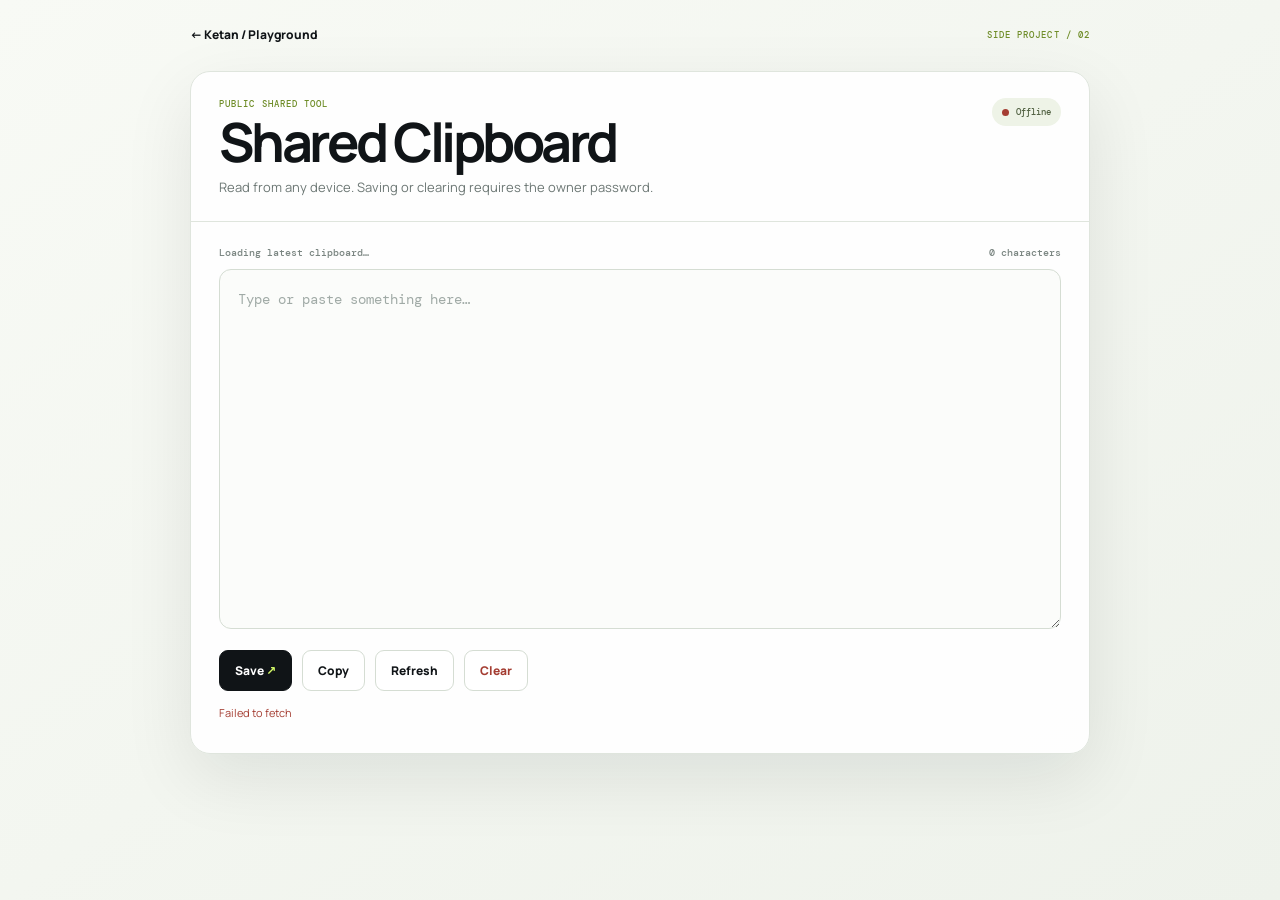
==== playground/clipboard/index.html @ 5f8972ae "added clipboard" ====
<!doctype html>
<html lang="en">
<head>
  <meta charset="utf-8">
  <meta name="viewport" content="width=device-width,initial-scale=1">
  <meta name="theme-color" content="#101417">
  <title>Shared Clipboard | Ketan Playground</title>
  <link rel="preconnect" href="https://fonts.googleapis.com">
  <link rel="preconnect" href="https://fonts.gstatic.com" crossorigin>
  <link href="https://fonts.googleapis.com/css2?family=DM+Mono:wght@400;500&family=Manrope:wght@400;500;600;700;800&display=swap" rel="stylesheet">
  <style>
    :root{--ink:#101417;--paper:#f5f7f2;--panel:#fff;--line:#dfe5dd;--muted:#6c7774;--accent:#d4fa69;--accent-dark:#6f8d28;--danger:#a43d32}
    *{box-sizing:border-box}html,body{min-height:100%}body{margin:0;background:linear-gradient(145deg,#f8faf5,#eef2eb);color:var(--ink);font-family:Manrope,system-ui,sans-serif}
    button,textarea,input{font:inherit}.wrap{width:min(900px,calc(100% - 32px));margin:0 auto;padding:26px 0 54px}
    .top{display:flex;justify-content:space-between;align-items:center;gap:18px;margin-bottom:28px}.back{display:inline-flex;align-items:center;gap:8px;color:var(--ink);text-decoration:none;font-size:12px;font-weight:800}.badge{font:500 9px "DM Mono",monospace;letter-spacing:.12em;color:var(--accent-dark)}
    .card{background:rgba(255,255,255,.92);border:1px solid var(--line);border-radius:20px;box-shadow:0 24px 70px rgba(16,20,23,.09);overflow:hidden}
    .head{padding:26px 28px 22px;border-bottom:1px solid var(--line);display:flex;justify-content:space-between;gap:20px;align-items:flex-start}
    h1{font-size:clamp(32px,6vw,54px);letter-spacing:-.065em;line-height:.95;margin:6px 0 10px}.sub{margin:0;color:var(--muted);font-size:13px;line-height:1.65}
    .status-pill{display:flex;align-items:center;gap:7px;white-space:nowrap;padding:8px 10px;background:#eef3e7;border-radius:999px;font:500 9px "DM Mono",monospace;color:#536344}.dot{width:7px;height:7px;border-radius:50%;background:#7fa030}
    .body{padding:24px 28px 28px}.toolbar{display:flex;justify-content:space-between;gap:12px;align-items:center;margin-bottom:10px}.meta{font:500 10px "DM Mono",monospace;color:#7a8581}
    textarea{width:100%;min-height:360px;resize:vertical;padding:18px;border:1px solid #d5ddd3;border-radius:12px;outline:none;background:#fbfcfa;color:var(--ink);font:14px/1.7 "DM Mono",monospace;transition:border-color .18s,box-shadow .18s}
    textarea:focus{border-color:#9ab64f;box-shadow:0 0 0 4px rgba(212,250,105,.28)}textarea::placeholder{color:#a0aaa6}
    .actions{display:flex;flex-wrap:wrap;gap:10px;margin-top:16px}.btn{border:1px solid #d5ddd3;background:#fff;color:var(--ink);padding:11px 15px;border-radius:9px;font-size:12px;font-weight:800;cursor:pointer}.btn:hover{transform:translateY(-1px)}.btn.primary{background:var(--ink);border-color:var(--ink);color:#fff}.btn.primary span{color:var(--accent)}.btn.danger{color:var(--danger)}
    .notice{margin-top:14px;min-height:20px;font-size:11px;color:var(--muted)}.notice.ok{color:#5f7724}.notice.error{color:var(--danger)}
    dialog{border:0;padding:0;background:transparent}dialog::backdrop{background:rgba(9,13,14,.62);backdrop-filter:blur(4px)}.dialog-card{width:min(390px,calc(100vw - 28px));background:#fff;border-radius:16px;padding:22px;box-shadow:0 30px 90px rgba(0,0,0,.28)}
    .dialog-card h2{margin:0 0 7px;font-size:22px;letter-spacing:-.04em}.dialog-card p{margin:0 0 16px;color:var(--muted);font-size:12px;line-height:1.6}
    .dialog-card input{width:100%;padding:12px 13px;border:1px solid #d5ddd3;border-radius:9px;outline:none}.dialog-card input:focus{border-color:#9ab64f;box-shadow:0 0 0 4px rgba(212,250,105,.28)}
    .dialog-actions{display:flex;justify-content:flex-end;gap:9px;margin-top:15px}
    @media(max-width:620px){.wrap{width:min(100% - 20px,900px);padding-top:16px}.head{padding:22px 18px;display:block}.status-pill{display:inline-flex;margin-top:14px}.body{padding:18px}.toolbar{align-items:flex-start;flex-direction:column}textarea{min-height:52vh}.actions{display:grid;grid-template-columns:1fr 1fr}.btn{width:100%}}
  </style>
</head>
<body>
  <main class="wrap">
    <div class="top"><a class="back" href="../../">← Ketan / Playground</a><span class="badge">SIDE PROJECT / 02</span></div>
    <section class="card">
      <div class="head">
        <div><div class="badge">PUBLIC SHARED TOOL</div><h1>Shared Clipboard</h1><p class="sub">Read from any device. Saving or clearing requires the owner password.</p></div>
        <div class="status-pill"><span class="dot"></span><span id="connectionText">Connecting</span></div>
      </div>
      <div class="body">
        <div class="toolbar"><span class="meta" id="updatedText">Loading latest clipboard…</span><span class="meta" id="charCount">0 characters</span></div>
        <textarea id="clipboardText" spellcheck="false" placeholder="Type or paste something here…"></textarea>
        <div class="actions"><button class="btn primary" id="saveBtn" type="button">Save <span>↗</span></button><button class="btn" id="copyBtn" type="button">Copy</button><button class="btn" id="refreshBtn" type="button">Refresh</button><button class="btn danger" id="clearBtn" type="button">Clear</button></div>
        <div class="notice" id="notice"></div>
      </div>
    </section>
  </main>
  <dialog id="passwordDialog"><form class="dialog-card" method="dialog" id="passwordForm"><h2>Verify owner</h2><p>The password is used only for this action. It is not written to localStorage, sessionStorage, cookies, or the page source.</p><input id="passwordInput" type="password" autocomplete="off" placeholder="Password" required><div class="dialog-actions"><button class="btn" type="button" id="cancelPassword">Cancel</button><button class="btn primary" type="submit">Continue</button></div></form></dialog>
  <script>
    const SUPABASE_URL='https://wxzksezdaphewpskfbud.supabase.co';
    const SUPABASE_KEY='sb_publishable_Vkeepr97HE54t4ue4vEnRg_KmALTlnL';
    const textEl=document.getElementById('clipboardText'),updatedEl=document.getElementById('updatedText'),countEl=document.getElementById('charCount'),noticeEl=document.getElementById('notice'),connectionEl=document.getElementById('connectionText'),dialog=document.getElementById('passwordDialog'),passwordInput=document.getElementById('passwordInput');
    let dirty=false,pendingAction=null;
    const headers=(extra={})=>({apikey:SUPABASE_KEY,...extra});
    function showNotice(message,type=''){noticeEl.textContent=message;noticeEl.className='notice'+(type?' '+type:'')}
    function setConnected(ok){connectionEl.textContent=ok?'Live':'Offline';connectionEl.parentElement.querySelector('.dot').style.background=ok?'#7fa030':'#a43d32'}
    function formatTime(value){return value?'Updated '+new Date(value).toLocaleString():'Not updated yet'}
    async function loadClipboard(force=false){if(dirty&&!force)return;try{const res=await fetch(SUPABASE_URL+'/rest/v1/clipboard?id=eq.1&select=content,updated_at',{headers:headers()});if(!res.ok)throw new Error('Unable to load clipboard');const rows=await res.json(),row=rows[0]||{content:'',updated_at:null};textEl.value=row.content||'';countEl.textContent=textEl.value.length+' characters';updatedEl.textContent=formatTime(row.updated_at);dirty=false;setConnected(true)}catch(err){setConnected(false);showNotice(err.message,'error')}}
    async function sha256(value){const data=new TextEncoder().encode(value),hash=await crypto.subtle.digest('SHA-256',data);return Array.from(new Uint8Array(hash)).map(b=>b.toString(16).padStart(2,'0')).join('')}
    function requestPassword(action){pendingAction=action;passwordInput.value='';dialog.showModal();setTimeout(()=>passwordInput.focus(),40)}
    async function writeClipboard(content,password){const passwordHash=await sha256(password);password='';const res=await fetch(SUPABASE_URL+'/rest/v1/rpc/set_clipboard',{method:'POST',headers:headers({'Content-Type':'application/json'}),body:JSON.stringify({p_content:content,p_password_hash:passwordHash})});if(!res.ok){let message='Save failed';try{const body=await res.json();if(/invalid password/i.test(body.message||''))message='Incorrect password.';else if(body.message)message=body.message}catch(_){}throw new Error(message)}dirty=false;await loadClipboard(true)}
    document.getElementById('saveBtn').addEventListener('click',()=>requestPassword('save'));document.getElementById('clearBtn').addEventListener('click',()=>requestPassword('clear'));document.getElementById('refreshBtn').addEventListener('click',()=>{dirty=false;loadClipboard(true)});
    document.getElementById('copyBtn').addEventListener('click',async()=>{try{await navigator.clipboard.writeText(textEl.value);showNotice('Copied to this device clipboard.','ok')}catch(_){textEl.select();document.execCommand('copy');showNotice('Copied to this device clipboard.','ok')}});
    textEl.addEventListener('input',()=>{dirty=true;countEl.textContent=textEl.value.length+' characters';showNotice('Unsaved changes')});
    document.getElementById('cancelPassword').addEventListener('click',()=>{passwordInput.value='';pendingAction=null;dialog.close()});
    document.getElementById('passwordForm').addEventListener('submit',async e=>{e.preventDefault();let password=passwordInput.value;passwordInput.value='';dialog.close();const action=pendingAction;pendingAction=null;try{showNotice(action==='clear'?'Clearing…':'Saving…');await writeClipboard(action==='clear'?'':textEl.value,password);password='';showNotice(action==='clear'?'Clipboard cleared.':'Clipboard saved.','ok')}catch(err){password='';showNotice(err.message,'error')}});
    loadClipboard(true);setInterval(()=>loadClipboard(false),5000);
  </script>
</body>
</html>
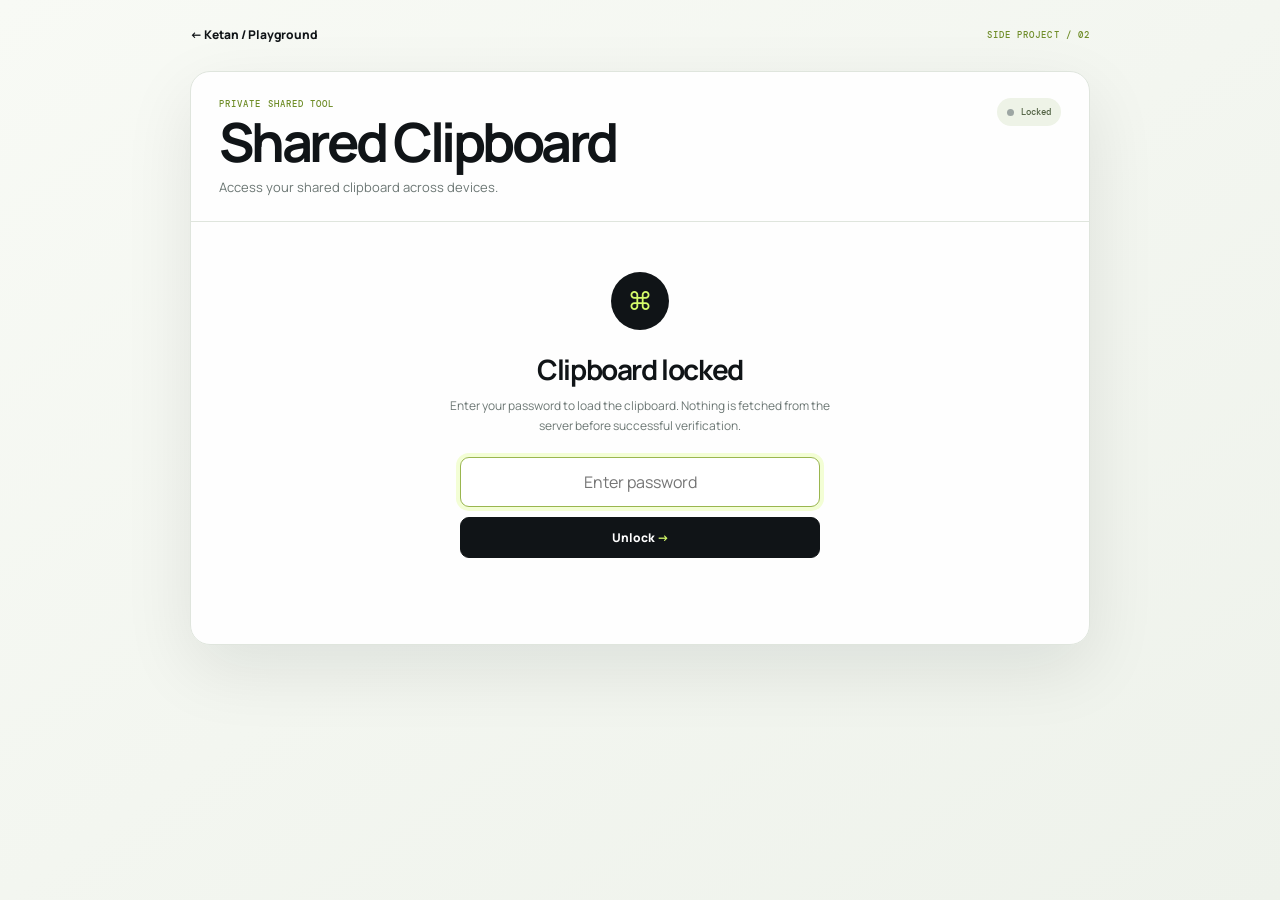
==== commit 9a20c150: "Update index.html" ====
--- a/playground/clipboard/index.html
+++ b/playground/clipboard/index.html
@@ -4,67 +4,1045 @@
   <meta charset="utf-8">
   <meta name="viewport" content="width=device-width,initial-scale=1">
   <meta name="theme-color" content="#101417">
+
   <title>Shared Clipboard | Ketan Playground</title>
+
   <link rel="preconnect" href="https://fonts.googleapis.com">
   <link rel="preconnect" href="https://fonts.gstatic.com" crossorigin>
-  <link href="https://fonts.googleapis.com/css2?family=DM+Mono:wght@400;500&family=Manrope:wght@400;500;600;700;800&display=swap" rel="stylesheet">
+
+  <link
+    href="https://fonts.googleapis.com/css2?family=DM+Mono:wght@400;500&family=Manrope:wght@400;500;600;700;800&display=swap"
+    rel="stylesheet"
+  >
+
   <style>
-    :root{--ink:#101417;--paper:#f5f7f2;--panel:#fff;--line:#dfe5dd;--muted:#6c7774;--accent:#d4fa69;--accent-dark:#6f8d28;--danger:#a43d32}
-    *{box-sizing:border-box}html,body{min-height:100%}body{margin:0;background:linear-gradient(145deg,#f8faf5,#eef2eb);color:var(--ink);font-family:Manrope,system-ui,sans-serif}
-    button,textarea,input{font:inherit}.wrap{width:min(900px,calc(100% - 32px));margin:0 auto;padding:26px 0 54px}
-    .top{display:flex;justify-content:space-between;align-items:center;gap:18px;margin-bottom:28px}.back{display:inline-flex;align-items:center;gap:8px;color:var(--ink);text-decoration:none;font-size:12px;font-weight:800}.badge{font:500 9px "DM Mono",monospace;letter-spacing:.12em;color:var(--accent-dark)}
-    .card{background:rgba(255,255,255,.92);border:1px solid var(--line);border-radius:20px;box-shadow:0 24px 70px rgba(16,20,23,.09);overflow:hidden}
-    .head{padding:26px 28px 22px;border-bottom:1px solid var(--line);display:flex;justify-content:space-between;gap:20px;align-items:flex-start}
-    h1{font-size:clamp(32px,6vw,54px);letter-spacing:-.065em;line-height:.95;margin:6px 0 10px}.sub{margin:0;color:var(--muted);font-size:13px;line-height:1.65}
-    .status-pill{display:flex;align-items:center;gap:7px;white-space:nowrap;padding:8px 10px;background:#eef3e7;border-radius:999px;font:500 9px "DM Mono",monospace;color:#536344}.dot{width:7px;height:7px;border-radius:50%;background:#7fa030}
-    .body{padding:24px 28px 28px}.toolbar{display:flex;justify-content:space-between;gap:12px;align-items:center;margin-bottom:10px}.meta{font:500 10px "DM Mono",monospace;color:#7a8581}
-    textarea{width:100%;min-height:360px;resize:vertical;padding:18px;border:1px solid #d5ddd3;border-radius:12px;outline:none;background:#fbfcfa;color:var(--ink);font:14px/1.7 "DM Mono",monospace;transition:border-color .18s,box-shadow .18s}
-    textarea:focus{border-color:#9ab64f;box-shadow:0 0 0 4px rgba(212,250,105,.28)}textarea::placeholder{color:#a0aaa6}
-    .actions{display:flex;flex-wrap:wrap;gap:10px;margin-top:16px}.btn{border:1px solid #d5ddd3;background:#fff;color:var(--ink);padding:11px 15px;border-radius:9px;font-size:12px;font-weight:800;cursor:pointer}.btn:hover{transform:translateY(-1px)}.btn.primary{background:var(--ink);border-color:var(--ink);color:#fff}.btn.primary span{color:var(--accent)}.btn.danger{color:var(--danger)}
-    .notice{margin-top:14px;min-height:20px;font-size:11px;color:var(--muted)}.notice.ok{color:#5f7724}.notice.error{color:var(--danger)}
-    dialog{border:0;padding:0;background:transparent}dialog::backdrop{background:rgba(9,13,14,.62);backdrop-filter:blur(4px)}.dialog-card{width:min(390px,calc(100vw - 28px));background:#fff;border-radius:16px;padding:22px;box-shadow:0 30px 90px rgba(0,0,0,.28)}
-    .dialog-card h2{margin:0 0 7px;font-size:22px;letter-spacing:-.04em}.dialog-card p{margin:0 0 16px;color:var(--muted);font-size:12px;line-height:1.6}
-    .dialog-card input{width:100%;padding:12px 13px;border:1px solid #d5ddd3;border-radius:9px;outline:none}.dialog-card input:focus{border-color:#9ab64f;box-shadow:0 0 0 4px rgba(212,250,105,.28)}
-    .dialog-actions{display:flex;justify-content:flex-end;gap:9px;margin-top:15px}
-    @media(max-width:620px){.wrap{width:min(100% - 20px,900px);padding-top:16px}.head{padding:22px 18px;display:block}.status-pill{display:inline-flex;margin-top:14px}.body{padding:18px}.toolbar{align-items:flex-start;flex-direction:column}textarea{min-height:52vh}.actions{display:grid;grid-template-columns:1fr 1fr}.btn{width:100%}}
+    :root {
+      --ink: #101417;
+      --paper: #f5f7f2;
+      --panel: #ffffff;
+      --line: #dfe5dd;
+      --muted: #6c7774;
+      --accent: #d4fa69;
+      --accent-dark: #6f8d28;
+      --danger: #a43d32;
+    }
+
+    * {
+      box-sizing: border-box;
+    }
+
+    html,
+    body {
+      min-height: 100%;
+    }
+
+    body {
+      margin: 0;
+      background: linear-gradient(145deg, #f8faf5, #eef2eb);
+      color: var(--ink);
+      font-family: Manrope, system-ui, sans-serif;
+    }
+
+    button,
+    textarea,
+    input {
+      font: inherit;
+    }
+
+    .wrap {
+      width: min(900px, calc(100% - 32px));
+      margin: 0 auto;
+      padding: 26px 0 54px;
+    }
+
+    .top {
+      display: flex;
+      justify-content: space-between;
+      align-items: center;
+      gap: 18px;
+      margin-bottom: 28px;
+    }
+
+    .back {
+      display: inline-flex;
+      align-items: center;
+      gap: 8px;
+      color: var(--ink);
+      text-decoration: none;
+      font-size: 12px;
+      font-weight: 800;
+    }
+
+    .badge {
+      font: 500 9px "DM Mono", monospace;
+      letter-spacing: .12em;
+      color: var(--accent-dark);
+    }
+
+    .card {
+      background: rgba(255,255,255,.92);
+      border: 1px solid var(--line);
+      border-radius: 20px;
+      box-shadow: 0 24px 70px rgba(16,20,23,.09);
+      overflow: hidden;
+    }
+
+    .head {
+      padding: 26px 28px 22px;
+      border-bottom: 1px solid var(--line);
+      display: flex;
+      justify-content: space-between;
+      gap: 20px;
+      align-items: flex-start;
+    }
+
+    h1 {
+      font-size: clamp(32px, 6vw, 54px);
+      letter-spacing: -.065em;
+      line-height: .95;
+      margin: 6px 0 10px;
+    }
+
+    .sub {
+      margin: 0;
+      color: var(--muted);
+      font-size: 13px;
+      line-height: 1.65;
+    }
+
+    .status-pill {
+      display: flex;
+      align-items: center;
+      gap: 7px;
+      white-space: nowrap;
+      padding: 8px 10px;
+      background: #eef3e7;
+      border-radius: 999px;
+      font: 500 9px "DM Mono", monospace;
+      color: #536344;
+    }
+
+    .dot {
+      width: 7px;
+      height: 7px;
+      border-radius: 50%;
+      background: #9da6a3;
+    }
+
+    .body {
+      padding: 24px 28px 28px;
+    }
+
+    .toolbar {
+      display: flex;
+      justify-content: space-between;
+      gap: 12px;
+      align-items: center;
+      margin-bottom: 10px;
+    }
+
+    .meta {
+      font: 500 10px "DM Mono", monospace;
+      color: #7a8581;
+    }
+
+    textarea {
+      width: 100%;
+      min-height: 360px;
+      resize: vertical;
+      padding: 18px;
+      border: 1px solid #d5ddd3;
+      border-radius: 12px;
+      outline: none;
+      background: #fbfcfa;
+      color: var(--ink);
+      font: 14px/1.7 "DM Mono", monospace;
+      transition: border-color .18s, box-shadow .18s;
+    }
+
+    textarea:focus {
+      border-color: #9ab64f;
+      box-shadow: 0 0 0 4px rgba(212,250,105,.28);
+    }
+
+    textarea::placeholder {
+      color: #a0aaa6;
+    }
+
+    .actions {
+      display: flex;
+      flex-wrap: wrap;
+      gap: 10px;
+      margin-top: 16px;
+    }
+
+    .btn {
+      border: 1px solid #d5ddd3;
+      background: #fff;
+      color: var(--ink);
+      padding: 11px 15px;
+      border-radius: 9px;
+      font-size: 12px;
+      font-weight: 800;
+      cursor: pointer;
+    }
+
+    .btn:hover {
+      transform: translateY(-1px);
+    }
+
+    .btn.primary {
+      background: var(--ink);
+      border-color: var(--ink);
+      color: #fff;
+    }
+
+    .btn.primary span {
+      color: var(--accent);
+    }
+
+    .btn.danger {
+      color: var(--danger);
+    }
+
+    .notice {
+      margin-top: 14px;
+      min-height: 20px;
+      font-size: 11px;
+      color: var(--muted);
+    }
+
+    .notice.ok {
+      color: #5f7724;
+    }
+
+    .notice.error {
+      color: var(--danger);
+    }
+
+    .hidden {
+      display: none !important;
+    }
+
+    .lock-screen {
+      padding: 50px 28px 56px;
+      text-align: center;
+    }
+
+    .lock-icon {
+      width: 58px;
+      height: 58px;
+      margin: 0 auto 20px;
+      border-radius: 50%;
+      display: grid;
+      place-items: center;
+      background: var(--ink);
+      color: var(--accent);
+      font-size: 25px;
+    }
+
+    .lock-screen h2 {
+      margin: 0 0 8px;
+      font-size: 28px;
+      letter-spacing: -.05em;
+    }
+
+    .lock-screen p {
+      margin: 0 auto 20px;
+      max-width: 410px;
+      color: var(--muted);
+      font-size: 12px;
+      line-height: 1.7;
+    }
+
+    .unlock-form {
+      width: min(360px, 100%);
+      margin: 0 auto;
+    }
+
+    .unlock-form input {
+      width: 100%;
+      padding: 13px 14px;
+      border: 1px solid #d5ddd3;
+      border-radius: 9px;
+      outline: none;
+      margin-bottom: 10px;
+      text-align: center;
+    }
+
+    .unlock-form input:focus {
+      border-color: #9ab64f;
+      box-shadow: 0 0 0 4px rgba(212,250,105,.28);
+    }
+
+    .unlock-form .btn {
+      width: 100%;
+    }
+
+    .unlock-error {
+      margin-top: 12px;
+      min-height: 18px;
+      font-size: 11px;
+      color: var(--danger);
+    }
+
+    @media(max-width: 620px) {
+      .wrap {
+        width: min(100% - 20px, 900px);
+        padding-top: 16px;
+      }
+
+      .head {
+        padding: 22px 18px;
+        display: block;
+      }
+
+      .status-pill {
+        display: inline-flex;
+        margin-top: 14px;
+      }
+
+      .body {
+        padding: 18px;
+      }
+
+      .toolbar {
+        align-items: flex-start;
+        flex-direction: column;
+      }
+
+      textarea {
+        min-height: 52vh;
+      }
+
+      .actions {
+        display: grid;
+        grid-template-columns: 1fr 1fr;
+      }
+
+      .btn {
+        width: 100%;
+      }
+
+      .lock-screen {
+        padding: 42px 18px 48px;
+      }
+    }
   </style>
 </head>
+
 <body>
+
   <main class="wrap">
-    <div class="top"><a class="back" href="../../">← Ketan / Playground</a><span class="badge">SIDE PROJECT / 02</span></div>
+
+    <div class="top">
+      <a class="back" href="../../">← Ketan / Playground</a>
+      <span class="badge">SIDE PROJECT / 02</span>
+    </div>
+
     <section class="card">
+
       <div class="head">
-        <div><div class="badge">PUBLIC SHARED TOOL</div><h1>Shared Clipboard</h1><p class="sub">Read from any device. Saving or clearing requires the owner password.</p></div>
-        <div class="status-pill"><span class="dot"></span><span id="connectionText">Connecting</span></div>
+        <div>
+          <div class="badge">PRIVATE SHARED TOOL</div>
+          <h1>Shared Clipboard</h1>
+          <p class="sub">
+            Access your shared clipboard across devices.
+          </p>
+        </div>
+
+        <div class="status-pill">
+          <span class="dot"></span>
+          <span id="connectionText">Locked</span>
+        </div>
       </div>
-      <div class="body">
-        <div class="toolbar"><span class="meta" id="updatedText">Loading latest clipboard…</span><span class="meta" id="charCount">0 characters</span></div>
-        <textarea id="clipboardText" spellcheck="false" placeholder="Type or paste something here…"></textarea>
-        <div class="actions"><button class="btn primary" id="saveBtn" type="button">Save <span>↗</span></button><button class="btn" id="copyBtn" type="button">Copy</button><button class="btn" id="refreshBtn" type="button">Refresh</button><button class="btn danger" id="clearBtn" type="button">Clear</button></div>
-        <div class="notice" id="notice"></div>
+
+      <!-- PASSWORD SCREEN -->
+      <div id="lockScreen" class="lock-screen">
+
+        <div class="lock-icon">⌘</div>
+
+        <h2>Clipboard locked</h2>
+
+        <p>
+          Enter your password to load the clipboard.
+          Nothing is fetched from the server before successful verification.
+        </p>
+
+        <form id="unlockForm" class="unlock-form">
+
+          <input
+            id="passwordInput"
+            type="password"
+            autocomplete="off"
+            placeholder="Enter password"
+            required
+          >
+
+          <button class="btn primary" type="submit">
+            Unlock <span>→</span>
+          </button>
+
+          <div id="unlockError" class="unlock-error"></div>
+
+        </form>
+
       </div>
+
+      <!-- CLIPBOARD -->
+      <div id="clipboardArea" class="body hidden">
+
+        <div class="toolbar">
+
+          <span class="meta" id="updatedText">
+            Loading clipboard…
+          </span>
+
+          <span class="meta" id="charCount">
+            0 characters
+          </span>
+
+        </div>
+
+        <textarea
+          id="clipboardText"
+          spellcheck="false"
+          placeholder="Type or paste something here…"
+        ></textarea>
+
+        <div class="actions">
+
+          <button
+            class="btn primary"
+            id="saveBtn"
+            type="button"
+          >
+            Save <span>↗</span>
+          </button>
+
+          <button
+            class="btn"
+            id="copyBtn"
+            type="button"
+          >
+            Copy
+          </button>
+
+          <button
+            class="btn"
+            id="refreshBtn"
+            type="button"
+          >
+            Refresh
+          </button>
+
+          <button
+            class="btn danger"
+            id="clearBtn"
+            type="button"
+          >
+            Clear
+          </button>
+
+          <button
+            class="btn"
+            id="lockBtn"
+            type="button"
+          >
+            Lock
+          </button>
+
+        </div>
+
+        <div
+          class="notice"
+          id="notice"
+        ></div>
+
+      </div>
+
     </section>
+
   </main>
-  <dialog id="passwordDialog"><form class="dialog-card" method="dialog" id="passwordForm"><h2>Verify owner</h2><p>The password is used only for this action. It is not written to localStorage, sessionStorage, cookies, or the page source.</p><input id="passwordInput" type="password" autocomplete="off" placeholder="Password" required><div class="dialog-actions"><button class="btn" type="button" id="cancelPassword">Cancel</button><button class="btn primary" type="submit">Continue</button></div></form></dialog>
+
+
   <script>
-    const SUPABASE_URL='https://wxzksezdaphewpskfbud.supabase.co';
-    const SUPABASE_KEY='sb_publishable_Vkeepr97HE54t4ue4vEnRg_KmALTlnL';
-    const textEl=document.getElementById('clipboardText'),updatedEl=document.getElementById('updatedText'),countEl=document.getElementById('charCount'),noticeEl=document.getElementById('notice'),connectionEl=document.getElementById('connectionText'),dialog=document.getElementById('passwordDialog'),passwordInput=document.getElementById('passwordInput');
-    let dirty=false,pendingAction=null;
-    const headers=(extra={})=>({apikey:SUPABASE_KEY,...extra});
-    function showNotice(message,type=''){noticeEl.textContent=message;noticeEl.className='notice'+(type?' '+type:'')}
-    function setConnected(ok){connectionEl.textContent=ok?'Live':'Offline';connectionEl.parentElement.querySelector('.dot').style.background=ok?'#7fa030':'#a43d32'}
-    function formatTime(value){return value?'Updated '+new Date(value).toLocaleString():'Not updated yet'}
-    async function loadClipboard(force=false){if(dirty&&!force)return;try{const res=await fetch(SUPABASE_URL+'/rest/v1/clipboard?id=eq.1&select=content,updated_at',{headers:headers()});if(!res.ok)throw new Error('Unable to load clipboard');const rows=await res.json(),row=rows[0]||{content:'',updated_at:null};textEl.value=row.content||'';countEl.textContent=textEl.value.length+' characters';updatedEl.textContent=formatTime(row.updated_at);dirty=false;setConnected(true)}catch(err){setConnected(false);showNotice(err.message,'error')}}
-    async function sha256(value){const data=new TextEncoder().encode(value),hash=await crypto.subtle.digest('SHA-256',data);return Array.from(new Uint8Array(hash)).map(b=>b.toString(16).padStart(2,'0')).join('')}
-    function requestPassword(action){pendingAction=action;passwordInput.value='';dialog.showModal();setTimeout(()=>passwordInput.focus(),40)}
-    async function writeClipboard(content,password){const passwordHash=await sha256(password);password='';const res=await fetch(SUPABASE_URL+'/rest/v1/rpc/set_clipboard',{method:'POST',headers:headers({'Content-Type':'application/json'}),body:JSON.stringify({p_content:content,p_password_hash:passwordHash})});if(!res.ok){let message='Save failed';try{const body=await res.json();if(/invalid password/i.test(body.message||''))message='Incorrect password.';else if(body.message)message=body.message}catch(_){}throw new Error(message)}dirty=false;await loadClipboard(true)}
-    document.getElementById('saveBtn').addEventListener('click',()=>requestPassword('save'));document.getElementById('clearBtn').addEventListener('click',()=>requestPassword('clear'));document.getElementById('refreshBtn').addEventListener('click',()=>{dirty=false;loadClipboard(true)});
-    document.getElementById('copyBtn').addEventListener('click',async()=>{try{await navigator.clipboard.writeText(textEl.value);showNotice('Copied to this device clipboard.','ok')}catch(_){textEl.select();document.execCommand('copy');showNotice('Copied to this device clipboard.','ok')}});
-    textEl.addEventListener('input',()=>{dirty=true;countEl.textContent=textEl.value.length+' characters';showNotice('Unsaved changes')});
-    document.getElementById('cancelPassword').addEventListener('click',()=>{passwordInput.value='';pendingAction=null;dialog.close()});
-    document.getElementById('passwordForm').addEventListener('submit',async e=>{e.preventDefault();let password=passwordInput.value;passwordInput.value='';dialog.close();const action=pendingAction;pendingAction=null;try{showNotice(action==='clear'?'Clearing…':'Saving…');await writeClipboard(action==='clear'?'':textEl.value,password);password='';showNotice(action==='clear'?'Clipboard cleared.':'Clipboard saved.','ok')}catch(err){password='';showNotice(err.message,'error')}});
-    loadClipboard(true);setInterval(()=>loadClipboard(false),5000);
+
+    const SUPABASE_URL =
+      'https://wxzksezdaphewpskfbud.supabase.co';
+
+    const SUPABASE_KEY =
+      'sb_publishable_Vkeepr97HE54t4ue4vEnRg_KmALTlnL';
+
+
+    /*
+      SHA-256 hash only.
+      Plain password is NOT stored in this file.
+    */
+
+    const OWNER_PASSWORD_HASH =
+      'f2512ad315b2f4176ed3daac94b1edeab0e253eefc534a1f27a964da64652cf5';
+
+
+    const lockScreen =
+      document.getElementById('lockScreen');
+
+    const clipboardArea =
+      document.getElementById('clipboardArea');
+
+    const passwordInput =
+      document.getElementById('passwordInput');
+
+    const unlockError =
+      document.getElementById('unlockError');
+
+    const textEl =
+      document.getElementById('clipboardText');
+
+    const updatedEl =
+      document.getElementById('updatedText');
+
+    const countEl =
+      document.getElementById('charCount');
+
+    const noticeEl =
+      document.getElementById('notice');
+
+    const connectionEl =
+      document.getElementById('connectionText');
+
+
+    let unlocked = false;
+    let dirty = false;
+
+
+    function headers(extra = {}) {
+
+      return {
+        apikey: SUPABASE_KEY,
+        ...extra
+      };
+
+    }
+
+
+    function showNotice(message, type = '') {
+
+      noticeEl.textContent = message;
+
+      noticeEl.className =
+        'notice' + (type ? ' ' + type : '');
+
+    }
+
+
+    function setConnection(text, color) {
+
+      connectionEl.textContent = text;
+
+      document.querySelector('.dot').style.background =
+        color;
+
+    }
+
+
+    function formatTime(value) {
+
+      if (!value) {
+        return 'Not updated yet';
+      }
+
+      return (
+        'Updated ' +
+        new Date(value).toLocaleString()
+      );
+
+    }
+
+
+    async function sha256(value) {
+
+      const data =
+        new TextEncoder().encode(value);
+
+      const hashBuffer =
+        await crypto.subtle.digest(
+          'SHA-256',
+          data
+        );
+
+      return Array
+        .from(new Uint8Array(hashBuffer))
+        .map(
+          b =>
+            b
+              .toString(16)
+              .padStart(2, '0')
+        )
+        .join('');
+
+    }
+
+
+    async function verifyPassword(password) {
+
+      const hash =
+        await sha256(password);
+
+      return hash === OWNER_PASSWORD_HASH;
+
+    }
+
+
+    async function loadClipboard(force = false) {
+
+      if (!unlocked) {
+        return;
+      }
+
+      if (dirty && !force) {
+        return;
+      }
+
+      try {
+
+        setConnection(
+          'Connecting',
+          '#9da6a3'
+        );
+
+        const response =
+          await fetch(
+            SUPABASE_URL +
+            '/rest/v1/clipboard?id=eq.1&select=content,updated_at',
+            {
+              headers: headers()
+            }
+          );
+
+
+        if (!response.ok) {
+
+          throw new Error(
+            'Unable to load clipboard.'
+          );
+
+        }
+
+
+        const rows =
+          await response.json();
+
+
+        const row =
+          rows[0] || {
+            content: '',
+            updated_at: null
+          };
+
+
+        textEl.value =
+          row.content || '';
+
+
+        countEl.textContent =
+          textEl.value.length +
+          ' characters';
+
+
+        updatedEl.textContent =
+          formatTime(
+            row.updated_at
+          );
+
+
+        dirty = false;
+
+
+        setConnection(
+          'Live',
+          '#7fa030'
+        );
+
+
+        showNotice('');
+
+      }
+      catch (error) {
+
+        setConnection(
+          'Offline',
+          '#a43d32'
+        );
+
+        showNotice(
+          error.message,
+          'error'
+        );
+
+      }
+
+    }
+
+
+    async function writeClipboard(content) {
+
+      if (!unlocked) {
+        return;
+      }
+
+
+      const response =
+        await fetch(
+          SUPABASE_URL +
+          '/rest/v1/clipboard?id=eq.1',
+          {
+            method: 'PATCH',
+
+            headers: headers({
+              'Content-Type':
+                'application/json',
+
+              'Prefer':
+                'return=representation'
+            }),
+
+            body: JSON.stringify({
+              content: content,
+              updated_at:
+                new Date().toISOString()
+            })
+          }
+        );
+
+
+      if (!response.ok) {
+
+        let message =
+          'Save failed.';
+
+
+        try {
+
+          const body =
+            await response.json();
+
+          if (body.message) {
+            message =
+              body.message;
+          }
+
+        }
+        catch (_) {}
+
+
+        throw new Error(
+          message
+        );
+
+      }
+
+
+      dirty = false;
+
+      await loadClipboard(true);
+
+    }
+
+
+    document
+      .getElementById('unlockForm')
+      .addEventListener(
+        'submit',
+        async event => {
+
+          event.preventDefault();
+
+
+          unlockError.textContent = '';
+
+
+          const password =
+            passwordInput.value;
+
+
+          const valid =
+            await verifyPassword(
+              password
+            );
+
+
+          passwordInput.value = '';
+
+
+          if (!valid) {
+
+            unlockError.textContent =
+              'Incorrect password.';
+
+            return;
+
+          }
+
+
+          unlocked = true;
+
+
+          lockScreen.classList.add(
+            'hidden'
+          );
+
+
+          clipboardArea.classList.remove(
+            'hidden'
+          );
+
+
+          setConnection(
+            'Connecting',
+            '#9da6a3'
+          );
+
+
+          await loadClipboard(true);
+
+        }
+      );
+
+
+    document
+      .getElementById('saveBtn')
+      .addEventListener(
+        'click',
+        async () => {
+
+          try {
+
+            showNotice(
+              'Saving…'
+            );
+
+
+            await writeClipboard(
+              textEl.value
+            );
+
+
+            showNotice(
+              'Clipboard saved.',
+              'ok'
+            );
+
+          }
+          catch (error) {
+
+            showNotice(
+              error.message,
+              'error'
+            );
+
+          }
+
+        }
+      );
+
+
+    document
+      .getElementById('clearBtn')
+      .addEventListener(
+        'click',
+        async () => {
+
+          try {
+
+            showNotice(
+              'Clearing…'
+            );
+
+
+            await writeClipboard(
+              ''
+            );
+
+
+            showNotice(
+              'Clipboard cleared.',
+              'ok'
+            );
+
+          }
+          catch (error) {
+
+            showNotice(
+              error.message,
+              'error'
+            );
+
+          }
+
+        }
+      );
+
+
+    document
+      .getElementById('refreshBtn')
+      .addEventListener(
+        'click',
+        async () => {
+
+          dirty = false;
+
+          await loadClipboard(true);
+
+          showNotice(
+            'Clipboard refreshed.',
+            'ok'
+          );
+
+        }
+      );
+
+
+    document
+      .getElementById('copyBtn')
+      .addEventListener(
+        'click',
+        async () => {
+
+          try {
+
+            await navigator.clipboard.writeText(
+              textEl.value
+            );
+
+
+            showNotice(
+              'Copied to this device clipboard.',
+              'ok'
+            );
+
+          }
+          catch (_) {
+
+            textEl.select();
+
+            document.execCommand(
+              'copy'
+            );
+
+
+            showNotice(
+              'Copied to this device clipboard.',
+              'ok'
+            );
+
+          }
+
+        }
+      );
+
+
+    document
+      .getElementById('lockBtn')
+      .addEventListener(
+        'click',
+        () => {
+
+          unlocked = false;
+
+          dirty = false;
+
+          textEl.value = '';
+
+          countEl.textContent =
+            '0 characters';
+
+          updatedEl.textContent =
+            'Locked';
+
+
+          clipboardArea.classList.add(
+            'hidden'
+          );
+
+
+          lockScreen.classList.remove(
+            'hidden'
+          );
+
+
+          setConnection(
+            'Locked',
+            '#9da6a3'
+          );
+
+
+          showNotice('');
+
+          passwordInput.focus();
+
+        }
+      );
+
+
+    textEl.addEventListener(
+      'input',
+      () => {
+
+        dirty = true;
+
+        countEl.textContent =
+          textEl.value.length +
+          ' characters';
+
+        showNotice(
+          'Unsaved changes'
+        );
+
+      }
+    );
+
+
+    /*
+      Auto-refresh every 5 seconds,
+      but only after unlock and only
+      when there are no unsaved changes.
+    */
+
+    setInterval(
+      () => {
+
+        if (
+          unlocked &&
+          !dirty
+        ) {
+
+          loadClipboard(false);
+
+        }
+
+      },
+      5000
+    );
+
+
+    /*
+      IMPORTANT:
+      We intentionally DO NOT call
+      loadClipboard() here.
+
+      Nothing is fetched until the
+      correct password is entered.
+    */
+
+    setConnection(
+      'Locked',
+      '#9da6a3'
+    );
+
+    passwordInput.focus();
+
   </script>
+
 </body>
 </html>
